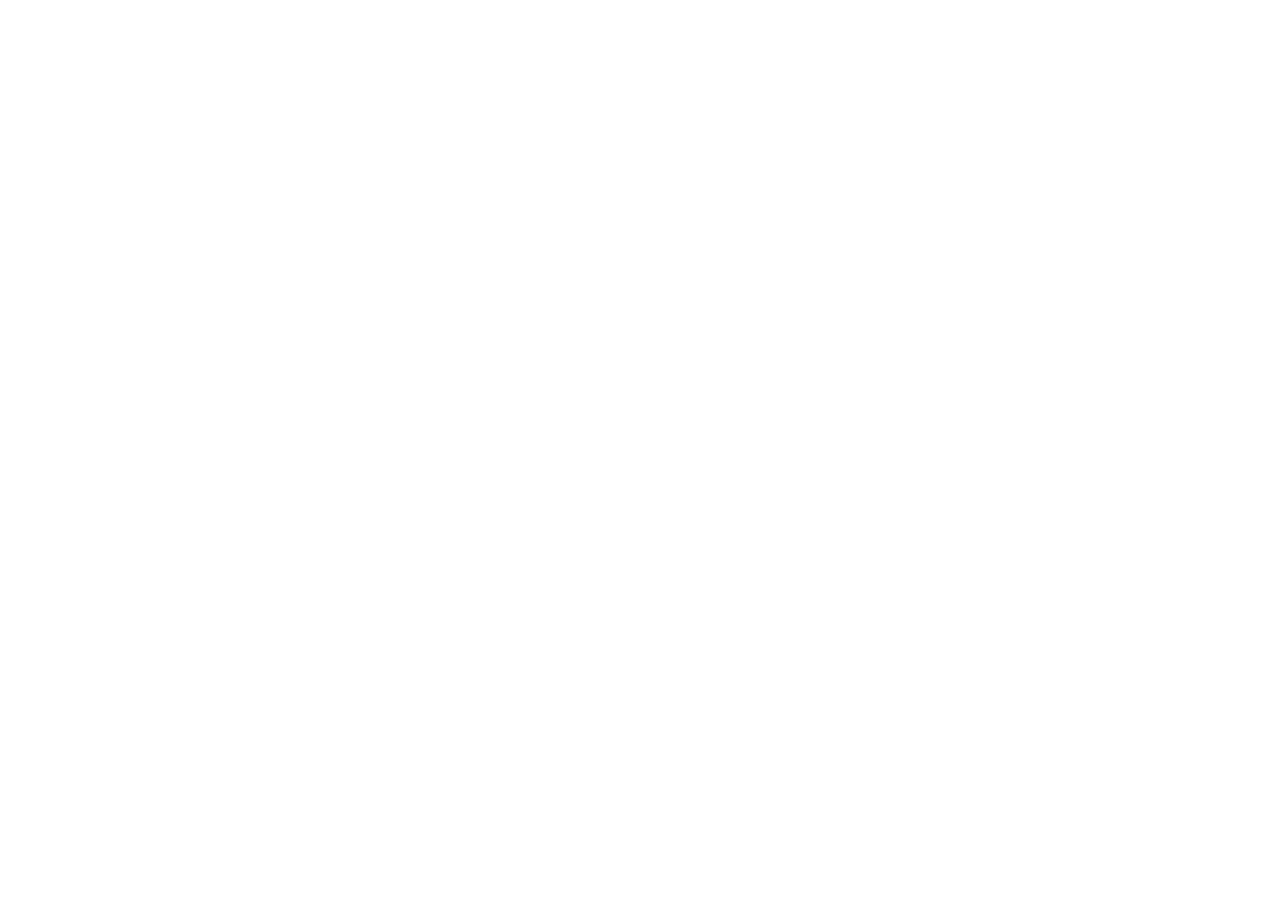
==== index.html @ 7f94564a "Add files via upload" ====
<!doctype html>
<html lang="en">
  <head>
    <meta charset="UTF-8" />
    <meta name="viewport" content="width=device-width, initial-scale=1.0" />
    <title>Percentage Mastery Quiz</title>
    <meta name="description" content="An interactive bilingual percentage examination quiz with dual timers, question palette, and detailed performance review." />
    <meta name="theme-color" content="#0f172a" />
    <meta name="mobile-web-app-capable" content="yes" />
    <meta name="apple-mobile-web-app-capable" content="yes" />
    <meta name="apple-mobile-web-app-status-bar-style" content="black-translucent" />
    <meta name="apple-mobile-web-app-title" content="MathCBT" />
    <link rel="apple-touch-icon" href="./apple-touch-icon.png" />
    <link rel="icon" type="image/png" href="./pwa-192x192.png" />
    <meta property="og:title" content="Percentage Mastery Quiz" />
    <meta property="og:description" content="An interactive bilingual percentage examination quiz with dual timers, question palette, and detailed performance review." />
    <meta property="og:type" content="website" />
    <meta name="twitter:card" content="summary_large_image" />
    <script type="module" crossorigin src="./assets/index-BX7uwpVs.js"></script>
    <link rel="stylesheet" crossorigin href="./assets/index-aCgx-bk2.css">
  </head>
  <body>
    <div id="root"></div>
  </body>
</html>
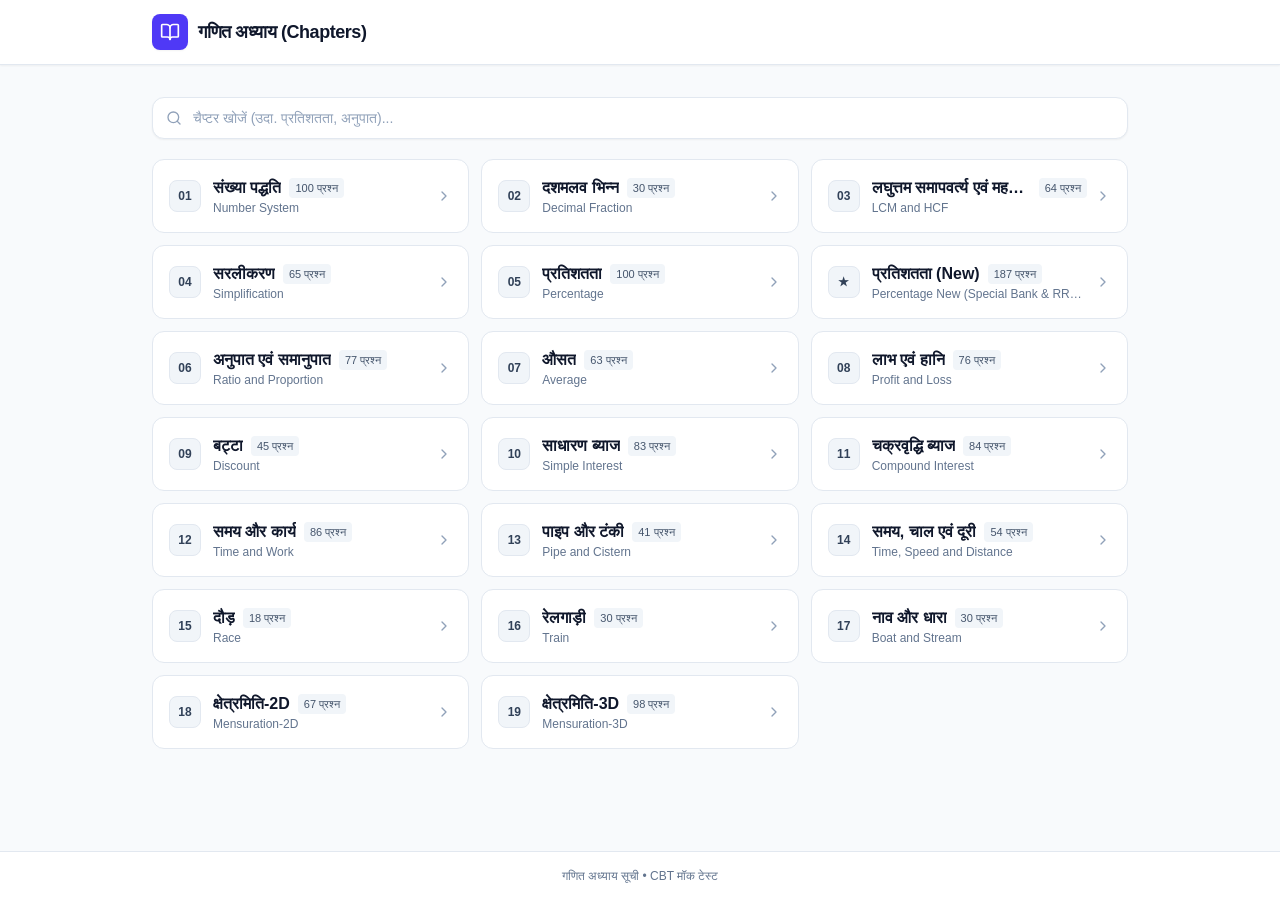
==== commit adedd50d: "Add files via upload" ====
--- a/index.html
+++ b/index.html
@@ -4,7 +4,7 @@
     <meta charset="UTF-8" />
     <meta name="viewport" content="width=device-width, initial-scale=1.0" />
     <title>Percentage Mastery Quiz</title>
-    <meta name="description" content="An interactive bilingual percentage examination quiz with dual timers, question palette, and detailed performance review." />
+    <meta name="description" content="Comprehensive multi-chapter Mathematics CBT exam portal featuring Delhi Police & SSC previous year questions, dual timers, and step-by-step solutions." />
     <meta name="theme-color" content="#0f172a" />
     <meta name="mobile-web-app-capable" content="yes" />
     <meta name="apple-mobile-web-app-capable" content="yes" />
@@ -13,11 +13,11 @@
     <link rel="apple-touch-icon" href="./apple-touch-icon.png" />
     <link rel="icon" type="image/png" href="./pwa-192x192.png" />
     <meta property="og:title" content="Percentage Mastery Quiz" />
-    <meta property="og:description" content="An interactive bilingual percentage examination quiz with dual timers, question palette, and detailed performance review." />
+    <meta property="og:description" content="Comprehensive multi-chapter Mathematics CBT exam portal featuring Delhi Police & SSC previous year questions, dual timers, and step-by-step solutions." />
     <meta property="og:type" content="website" />
     <meta name="twitter:card" content="summary_large_image" />
-    <script type="module" crossorigin src="./assets/index-BX7uwpVs.js"></script>
-    <link rel="stylesheet" crossorigin href="./assets/index-aCgx-bk2.css">
+    <script type="module" crossorigin src="./assets/index-C6swzPX-.js"></script>
+    <link rel="stylesheet" crossorigin href="./assets/index-DJK2KF1Z.css">
   </head>
   <body>
     <div id="root"></div>
--- a/assets/index-DJK2KF1Z.css
+++ b/assets/index-DJK2KF1Z.css
@@ -0,0 +1 @@
+/*! tailwindcss v4.3.3 | MIT License | https://tailwindcss.com */@layer properties{@supports (((-webkit-hyphens:none)) and (not (margin-trim:inline))) or ((-moz-orient:inline) and (not (color:rgb(from red r g b)))){*,:before,:after,::backdrop{--tw-translate-x:0;--tw-translate-y:0;--tw-translate-z:0;--tw-scale-x:1;--tw-scale-y:1;--tw-scale-z:1;--tw-rotate-x:initial;--tw-rotate-y:initial;--tw-rotate-z:initial;--tw-skew-x:initial;--tw-skew-y:initial;--tw-space-y-reverse:0;--tw-divide-y-reverse:0;--tw-border-style:solid;--tw-gradient-position:initial;--tw-gradient-from:#0000;--tw-gradient-via:#0000;--tw-gradient-to:#0000;--tw-gradient-stops:initial;--tw-gradient-via-stops:initial;--tw-gradient-from-position:0%;--tw-gradient-via-position:50%;--tw-gradient-to-position:100%;--tw-leading:initial;--tw-font-weight:initial;--tw-tracking:initial;--tw-shadow:0 0 #0000;--tw-shadow-color:initial;--tw-shadow-alpha:100%;--tw-inset-shadow:0 0 #0000;--tw-inset-shadow-color:initial;--tw-inset-shadow-alpha:100%;--tw-ring-color:initial;--tw-ring-shadow:0 0 #0000;--tw-inset-ring-color:initial;--tw-inset-ring-shadow:0 0 #0000;--tw-ring-inset:initial;--tw-ring-offset-width:0px;--tw-ring-offset-color:#fff;--tw-ring-offset-shadow:0 0 #0000;--tw-outline-style:solid;--tw-backdrop-blur:initial;--tw-backdrop-brightness:initial;--tw-backdrop-contrast:initial;--tw-backdrop-grayscale:initial;--tw-backdrop-hue-rotate:initial;--tw-backdrop-invert:initial;--tw-backdrop-opacity:initial;--tw-backdrop-saturate:initial;--tw-backdrop-sepia:initial;--tw-duration:initial}}}@layer theme{:root,:host{--font-sans:-apple-system, BlinkMacSystemFont, "Segoe UI", Roboto, "Helvetica Neue", "Noto Sans", Arial, sans-serif, "Apple Color Emoji", "Segoe UI Emoji", "Segoe UI Symbol", "Noto Color Emoji";--font-mono:ui-monospace, SFMono-Regular, Menlo, Monaco, Consolas, "Liberation Mono", "Courier New", monospace;--color-amber-50:oklch(98.7% .022 95.277);--color-amber-100:oklch(96.2% .059 95.617);--color-amber-200:oklch(92.4% .12 95.746);--color-amber-300:oklch(87.9% .169 91.605);--color-amber-400:oklch(82.8% .189 84.429);--color-amber-600:oklch(66.6% .179 58.318);--color-amber-800:oklch(47.3% .137 46.201);--color-emerald-50:oklch(97.9% .021 166.113);--color-emerald-100:oklch(95% .052 163.051);--color-emerald-200:oklch(90.5% .093 164.15);--color-emerald-300:oklch(84.5% .143 164.978);--color-emerald-400:oklch(76.5% .177 163.223);--color-emerald-500:oklch(69.6% .17 162.48);--color-emerald-600:oklch(59.6% .145 163.225);--color-emerald-700:oklch(50.8% .118 165.612);--color-emerald-800:oklch(43.2% .095 166.913);--color-emerald-950:oklch(26.2% .051 172.552);--color-sky-300:oklch(82.8% .111 230.318);--color-sky-400:oklch(74.6% .16 232.661);--color-sky-800:oklch(44.3% .11 240.79);--color-sky-950:oklch(29.3% .066 243.157);--color-blue-50:oklch(97% .014 254.604);--color-blue-100:oklch(93.2% .032 255.585);--color-blue-200:oklch(88.2% .059 254.128);--color-blue-300:oklch(80.9% .105 251.813);--color-blue-400:oklch(70.7% .165 254.624);--color-blue-500:oklch(62.3% .214 259.815);--color-blue-600:oklch(54.6% .245 262.881);--color-blue-700:oklch(48.8% .243 264.376);--color-blue-800:oklch(42.4% .199 265.638);--color-blue-950:oklch(28.2% .091 267.935);--color-indigo-50:oklch(96.2% .018 272.314);--color-indigo-100:oklch(93% .034 272.788);--color-indigo-200:oklch(87% .065 274.039);--color-indigo-400:oklch(67.3% .182 276.935);--color-indigo-500:oklch(58.5% .233 277.117);--color-indigo-600:oklch(51.1% .262 276.966);--color-indigo-700:oklch(45.7% .24 277.023);--color-indigo-900:oklch(35.9% .144 278.697);--color-indigo-950:oklch(25.7% .09 281.288);--color-purple-100:oklch(94.6% .033 307.174);--color-purple-300:oklch(82.7% .119 306.383);--color-purple-500:oklch(62.7% .265 303.9);--color-purple-600:oklch(55.8% .288 302.321);--color-purple-700:oklch(49.6% .265 301.924);--color-purple-800:oklch(43.8% .218 303.724);--color-rose-50:oklch(96.9% .015 12.422);--color-rose-100:oklch(94.1% .03 12.58);--color-rose-200:oklch(89.2% .058 10.001);--color-rose-300:oklch(81% .117 11.638);--color-rose-400:oklch(71.2% .194 13.428);--color-rose-500:oklch(64.5% .246 16.439);--color-rose-600:oklch(58.6% .253 17.585);--color-rose-700:oklch(51.4% .222 16.935);--color-rose-800:oklch(45.5% .188 13.697);--color-rose-950:oklch(27.1% .105 12.094);--color-slate-50:oklch(98.4% .003 247.858);--color-slate-100:oklch(96.8% .007 247.896);--color-slate-200:oklch(92.9% .013 255.508);--color-slate-300:oklch(86.9% .022 252.894);--color-slate-400:oklch(70.4% .04 256.788);--color-slate-500:oklch(55.4% .046 257.417);--color-slate-600:oklch(44.6% .043 257.281);--color-slate-700:oklch(37.2% .044 257.287);--color-slate-800:oklch(27.9% .041 260.031);--color-slate-900:oklch(20.8% .042 265.755);--color-white:#fff;--spacing:.25rem;--container-sm:24rem;--container-md:28rem;--container-2xl:42rem;--container-4xl:56rem;--container-5xl:64rem;--container-7xl:80rem;--text-xs:.75rem;--text-xs--line-height:calc(1 / .75);--text-sm:.875rem;--text-sm--line-height:calc(1.25 / .875);--text-base:1rem;--text-base--line-height: 1.5 ;--text-lg:1.125rem;--text-lg--line-height:calc(1.75 / 1.125);--text-xl:1.25rem;--text-xl--line-height:calc(1.75 / 1.25);--text-2xl:1.5rem;--text-2xl--line-height:calc(2 / 1.5);--text-3xl:1.875rem;--text-3xl--line-height: 1.2 ;--font-weight-normal:400;--font-weight-medium:500;--font-weight-semibold:600;--font-weight-bold:700;--font-weight-extrabold:800;--font-weight-black:900;--tracking-tight:-.025em;--leading-tight:1.25;--leading-relaxed:1.625;--radius-xs:.125rem;--radius-md:.375rem;--radius-lg:.5rem;--radius-xl:.75rem;--radius-2xl:1rem;--animate-pulse:pulse 2s cubic-bezier(.4, 0, .6, 1) infinite;--blur-xs:4px;--default-transition-duration:.15s;--default-transition-timing-function:cubic-bezier(.4, 0, .2, 1);--default-font-family:var(--font-sans);--default-mono-font-family:var(--font-mono)}}@layer base{*,:after,:before,::backdrop{box-sizing:border-box;border:0 solid;margin:0;padding:0}::file-selector-button{box-sizing:border-box;border:0 solid;margin:0;padding:0}html,:host{-webkit-text-size-adjust:100%;-moz-tab-size:4;tab-size:4;line-height:1.5;font-family:var(--default-font-family,-apple-system, BlinkMacSystemFont, "Segoe UI", Roboto, "Helvetica Neue", "Noto Sans", Arial, sans-serif, "Apple Color Emoji", "Segoe UI Emoji", "Segoe UI Symbol", "Noto Color Emoji");font-feature-settings:var(--default-font-feature-settings,normal);font-variation-settings:var(--default-font-variation-settings,normal);-webkit-tap-highlight-color:transparent}hr{height:0;color:inherit;border-top-width:1px}abbr:where([title]){-webkit-text-decoration:underline dotted;text-decoration:underline dotted}h1,h2,h3,h4,h5,h6{font-size:inherit;font-weight:inherit}a{color:inherit;-webkit-text-decoration:inherit;text-decoration:inherit}b,strong{font-weight:bolder}code,kbd,samp,pre{font-family:var(--default-mono-font-family,ui-monospace, SFMono-Regular, Menlo, Monaco, Consolas, "Liberation Mono", "Courier New", monospace);font-feature-settings:var(--default-mono-font-feature-settings,normal);font-variation-settings:var(--default-mono-font-variation-settings,normal);font-size:1em}small{font-size:80%}sub,sup{vertical-align:baseline;font-size:75%;line-height:0;position:relative}sub{bottom:-.25em}sup{top:-.5em}table{text-indent:0;border-color:inherit;border-collapse:collapse}:-moz-focusring:where(:not(iframe)){outline:auto}progress{vertical-align:baseline}summary{display:list-item}ol,ul,menu{list-style:none}img,svg,video,canvas,audio,iframe,embed,object{vertical-align:middle;display:block}img,video{max-width:100%;height:auto}button,input,select,optgroup,textarea{font:inherit;font-feature-settings:inherit;font-variation-settings:inherit;letter-spacing:inherit;color:inherit;opacity:1;background-color:#0000;border-radius:0}::file-selector-button{font:inherit;font-feature-settings:inherit;font-variation-settings:inherit;letter-spacing:inherit;color:inherit;opacity:1;background-color:#0000;border-radius:0}:where(select:is([multiple],[size])) optgroup{font-weight:bolder}:where(select:is([multiple],[size])) optgroup option{padding-inline-start:20px}::file-selector-button{margin-inline-end:4px}::placeholder{opacity:1}@supports (not ((-webkit-appearance:-apple-pay-button))) or (contain-intrinsic-size:1px){::placeholder{color:currentColor}@supports (color:color-mix(in lab,red,red)){::placeholder{color:color-mix(in oklab,currentcolor 50%,transparent)}}}textarea{resize:vertical}::-webkit-search-decoration{-webkit-appearance:none}::-webkit-date-and-time-value{min-height:1lh;text-align:inherit}::-webkit-datetime-edit{display:inline-flex}::-webkit-datetime-edit-fields-wrapper{padding:0}::-webkit-datetime-edit{padding-block:0}::-webkit-datetime-edit-year-field{padding-block:0}::-webkit-datetime-edit-month-field{padding-block:0}::-webkit-datetime-edit-day-field{padding-block:0}::-webkit-datetime-edit-hour-field{padding-block:0}::-webkit-datetime-edit-minute-field{padding-block:0}::-webkit-datetime-edit-second-field{padding-block:0}::-webkit-datetime-edit-millisecond-field{padding-block:0}::-webkit-datetime-edit-meridiem-field{padding-block:0}::-webkit-calendar-picker-indicator{line-height:1}:-moz-ui-invalid{box-shadow:none}button,input:where([type=button],[type=reset],[type=submit]){-webkit-appearance:button;-moz-appearance:button;appearance:button}::file-selector-button{-webkit-appearance:button;-moz-appearance:button;appearance:button}::-webkit-inner-spin-button{height:auto}::-webkit-outer-spin-button{height:auto}[hidden]:where(:not([hidden=until-found])){display:none!important}}@layer components;@layer utilities{.pointer-events-none{pointer-events:none}.absolute{position:absolute}.fixed{position:fixed}.relative{position:relative}.sticky{position:sticky}.inset-0{top:0;right:0;bottom:0;left:0}.top-0{top:0}.top-1\/2{top:50%}.left-3\.5{left:calc(var(--spacing) * 3.5)}.z-10{z-index:10}.z-30{z-index:30}.z-40{z-index:40}.z-50{z-index:50}.container{width:100%}@media(min-width:40rem){.container{max-width:40rem}}@media(min-width:48rem){.container{max-width:48rem}}@media(min-width:64rem){.container{max-width:64rem}}@media(min-width:80rem){.container{max-width:80rem}}@media(min-width:96rem){.container{max-width:96rem}}.mx-auto{margin-inline:auto}.mt-0\.5{margin-top:calc(var(--spacing) * .5)}.mt-1{margin-top:var(--spacing)}.mt-2{margin-top:calc(var(--spacing) * 2)}.mt-2\.5{margin-top:calc(var(--spacing) * 2.5)}.mt-4{margin-top:calc(var(--spacing) * 4)}.mt-auto{margin-top:auto}.mb-1{margin-bottom:var(--spacing)}.mb-2{margin-bottom:calc(var(--spacing) * 2)}.mb-3{margin-bottom:calc(var(--spacing) * 3)}.mb-4{margin-bottom:calc(var(--spacing) * 4)}.mb-5{margin-bottom:calc(var(--spacing) * 5)}.mb-6{margin-bottom:calc(var(--spacing) * 6)}.ml-2{margin-left:calc(var(--spacing) * 2)}.block{display:block}.flex{display:flex}.grid{display:grid}.hidden{display:none}.inline-flex{display:inline-flex}.h-3{height:calc(var(--spacing) * 3)}.h-3\.5{height:calc(var(--spacing) * 3.5)}.h-4{height:calc(var(--spacing) * 4)}.h-5{height:calc(var(--spacing) * 5)}.h-6{height:calc(var(--spacing) * 6)}.h-7{height:calc(var(--spacing) * 7)}.h-8{height:calc(var(--spacing) * 8)}.h-9{height:calc(var(--spacing) * 9)}.h-12{height:calc(var(--spacing) * 12)}.h-16{height:calc(var(--spacing) * 16)}.max-h-\[85vh\]{max-height:85vh}.min-h-screen{min-height:100vh}.w-3{width:calc(var(--spacing) * 3)}.w-3\.5{width:calc(var(--spacing) * 3.5)}.w-4{width:calc(var(--spacing) * 4)}.w-5{width:calc(var(--spacing) * 5)}.w-6{width:calc(var(--spacing) * 6)}.w-7{width:calc(var(--spacing) * 7)}.w-8{width:calc(var(--spacing) * 8)}.w-9{width:calc(var(--spacing) * 9)}.w-12{width:calc(var(--spacing) * 12)}.w-24{width:calc(var(--spacing) * 24)}.w-28{width:calc(var(--spacing) * 28)}.w-36{width:calc(var(--spacing) * 36)}.w-full{width:100%}.max-w-2xl{max-width:var(--container-2xl)}.max-w-4xl{max-width:var(--container-4xl)}.max-w-5xl{max-width:var(--container-5xl)}.max-w-7xl{max-width:var(--container-7xl)}.max-w-md{max-width:var(--container-md)}.max-w-sm{max-width:var(--container-sm)}.min-w-0{min-width:0}.min-w-\[280px\]{min-width:280px}.min-w-full{min-width:100%}.flex-1{flex:1}.flex-shrink{flex-shrink:1}.shrink-0{flex-shrink:0}.border-collapse{border-collapse:collapse}.-translate-y-1\/2{--tw-translate-y: -50% ;translate:var(--tw-translate-x) var(--tw-translate-y)}.scale-105{--tw-scale-x:105%;--tw-scale-y:105%;--tw-scale-z:105%;scale:var(--tw-scale-x) var(--tw-scale-y)}.transform{transform:var(--tw-rotate-x,) var(--tw-rotate-y,) var(--tw-rotate-z,) var(--tw-skew-x,) var(--tw-skew-y,)}.animate-pulse{animation:var(--animate-pulse)}.cursor-pointer{cursor:pointer}.grid-cols-1{grid-template-columns:repeat(1,minmax(0,1fr))}.grid-cols-2{grid-template-columns:repeat(2,minmax(0,1fr))}.grid-cols-6{grid-template-columns:repeat(6,minmax(0,1fr))}.flex-col{flex-direction:column}.flex-wrap{flex-wrap:wrap}.items-center{align-items:center}.justify-between{justify-content:space-between}.justify-center{justify-content:center}.justify-end{justify-content:flex-end}.gap-1{gap:var(--spacing)}.gap-1\.5{gap:calc(var(--spacing) * 1.5)}.gap-2{gap:calc(var(--spacing) * 2)}.gap-2\.5{gap:calc(var(--spacing) * 2.5)}.gap-3{gap:calc(var(--spacing) * 3)}.gap-3\.5{gap:calc(var(--spacing) * 3.5)}.gap-4{gap:calc(var(--spacing) * 4)}:where(.space-y-2>:not(:last-child)){--tw-space-y-reverse:0;margin-block-start:calc(calc(var(--spacing) * 2) * var(--tw-space-y-reverse));margin-block-end:calc(calc(var(--spacing) * 2) * calc(1 - var(--tw-space-y-reverse)))}:where(.space-y-3>:not(:last-child)){--tw-space-y-reverse:0;margin-block-start:calc(calc(var(--spacing) * 3) * var(--tw-space-y-reverse));margin-block-end:calc(calc(var(--spacing) * 3) * calc(1 - var(--tw-space-y-reverse)))}:where(.space-y-5>:not(:last-child)){--tw-space-y-reverse:0;margin-block-start:calc(calc(var(--spacing) * 5) * var(--tw-space-y-reverse));margin-block-end:calc(calc(var(--spacing) * 5) * calc(1 - var(--tw-space-y-reverse)))}:where(.space-y-6>:not(:last-child)){--tw-space-y-reverse:0;margin-block-start:calc(calc(var(--spacing) * 6) * var(--tw-space-y-reverse));margin-block-end:calc(calc(var(--spacing) * 6) * calc(1 - var(--tw-space-y-reverse)))}:where(.divide-y>:not(:last-child)){--tw-divide-y-reverse:0;border-bottom-style:var(--tw-border-style);border-top-style:var(--tw-border-style);border-top-width:calc(1px * var(--tw-divide-y-reverse));border-bottom-width:calc(1px * calc(1 - var(--tw-divide-y-reverse)))}:where(.divide-slate-200>:not(:last-child)){border-color:var(--color-slate-200)}.truncate{text-overflow:ellipsis;white-space:nowrap;overflow:hidden}.overflow-hidden{overflow:hidden}.overflow-x-auto{overflow-x:auto}.overflow-y-auto{overflow-y:auto}.rounded{border-radius:.25rem}.rounded-2xl{border-radius:var(--radius-2xl)}.rounded-full{border-radius:3.40282e38px}.rounded-lg{border-radius:var(--radius-lg)}.rounded-md{border-radius:var(--radius-md)}.rounded-xl{border-radius:var(--radius-xl)}.rounded-xs{border-radius:var(--radius-xs)}.border{border-style:var(--tw-border-style);border-width:1px}.border-2{border-style:var(--tw-border-style);border-width:2px}.border-t{border-top-style:var(--tw-border-style);border-top-width:1px}.border-b{border-bottom-style:var(--tw-border-style);border-bottom-width:1px}.border-l-3{border-left-style:var(--tw-border-style);border-left-width:3px}.border-amber-200\/80{border-color:#fee685cc}@supports (color:color-mix(in lab,red,red)){.border-amber-200\/80{border-color:color-mix(in oklab,var(--color-amber-200) 80%,transparent)}}.border-amber-300{border-color:var(--color-amber-300)}.border-blue-200\/80{border-color:#bedbffcc}@supports (color:color-mix(in lab,red,red)){.border-blue-200\/80{border-color:color-mix(in oklab,var(--color-blue-200) 80%,transparent)}}.border-blue-400\/30{border-color:#54a2ff4d}@supports (color:color-mix(in lab,red,red)){.border-blue-400\/30{border-color:color-mix(in oklab,var(--color-blue-400) 30%,transparent)}}.border-blue-500{border-color:var(--color-blue-500)}.border-blue-600{border-color:var(--color-blue-600)}.border-emerald-200{border-color:var(--color-emerald-200)}.border-emerald-300{border-color:var(--color-emerald-300)}.border-emerald-500\/40{border-color:#00bb7f66}@supports (color:color-mix(in lab,red,red)){.border-emerald-500\/40{border-color:color-mix(in oklab,var(--color-emerald-500) 40%,transparent)}}.border-emerald-700{border-color:var(--color-emerald-700)}.border-indigo-700\/60{border-color:#432dd799}@supports (color:color-mix(in lab,red,red)){.border-indigo-700\/60{border-color:color-mix(in oklab,var(--color-indigo-700) 60%,transparent)}}.border-purple-300{border-color:var(--color-purple-300)}.border-purple-600{border-color:var(--color-purple-600)}.border-purple-800{border-color:var(--color-purple-800)}.border-rose-200{border-color:var(--color-rose-200)}.border-rose-300{border-color:var(--color-rose-300)}.border-rose-500\/40{border-color:#ff235766}@supports (color:color-mix(in lab,red,red)){.border-rose-500\/40{border-color:color-mix(in oklab,var(--color-rose-500) 40%,transparent)}}.border-rose-600{border-color:var(--color-rose-600)}.border-sky-800{border-color:var(--color-sky-800)}.border-slate-100{border-color:var(--color-slate-100)}.border-slate-200{border-color:var(--color-slate-200)}.border-slate-300{border-color:var(--color-slate-300)}.border-slate-700{border-color:var(--color-slate-700)}.border-slate-800{border-color:var(--color-slate-800)}.border-white\/10{border-color:#ffffff1a}@supports (color:color-mix(in lab,red,red)){.border-white\/10{border-color:color-mix(in oklab,var(--color-white) 10%,transparent)}}.border-white\/20{border-color:#fff3}@supports (color:color-mix(in lab,red,red)){.border-white\/20{border-color:color-mix(in oklab,var(--color-white) 20%,transparent)}}.bg-amber-50{background-color:var(--color-amber-50)}.bg-amber-100{background-color:var(--color-amber-100)}.bg-blue-50{background-color:var(--color-blue-50)}.bg-blue-50\/90{background-color:#eff6ffe6}@supports (color:color-mix(in lab,red,red)){.bg-blue-50\/90{background-color:color-mix(in oklab,var(--color-blue-50) 90%,transparent)}}.bg-blue-100{background-color:var(--color-blue-100)}.bg-blue-500\/20{background-color:#3080ff33}@supports (color:color-mix(in lab,red,red)){.bg-blue-500\/20{background-color:color-mix(in oklab,var(--color-blue-500) 20%,transparent)}}.bg-blue-600{background-color:var(--color-blue-600)}.bg-emerald-50\/80{background-color:#ecfdf5cc}@supports (color:color-mix(in lab,red,red)){.bg-emerald-50\/80{background-color:color-mix(in oklab,var(--color-emerald-50) 80%,transparent)}}.bg-emerald-100{background-color:var(--color-emerald-100)}.bg-emerald-600{background-color:var(--color-emerald-600)}.bg-emerald-950\/60{background-color:#002c2299}@supports (color:color-mix(in lab,red,red)){.bg-emerald-950\/60{background-color:color-mix(in oklab,var(--color-emerald-950) 60%,transparent)}}.bg-indigo-600{background-color:var(--color-indigo-600)}.bg-indigo-900\/80{background-color:#312c85cc}@supports (color:color-mix(in lab,red,red)){.bg-indigo-900\/80{background-color:color-mix(in oklab,var(--color-indigo-900) 80%,transparent)}}.bg-purple-100{background-color:var(--color-purple-100)}.bg-purple-500{background-color:var(--color-purple-500)}.bg-purple-600{background-color:var(--color-purple-600)}.bg-purple-700{background-color:var(--color-purple-700)}.bg-rose-50{background-color:var(--color-rose-50)}.bg-rose-100{background-color:var(--color-rose-100)}.bg-rose-500{background-color:var(--color-rose-500)}.bg-rose-600{background-color:var(--color-rose-600)}.bg-rose-950\/60{background-color:#4d021899}@supports (color:color-mix(in lab,red,red)){.bg-rose-950\/60{background-color:color-mix(in oklab,var(--color-rose-950) 60%,transparent)}}.bg-rose-950\/80{background-color:#4d0218cc}@supports (color:color-mix(in lab,red,red)){.bg-rose-950\/80{background-color:color-mix(in oklab,var(--color-rose-950) 80%,transparent)}}.bg-sky-950{background-color:var(--color-sky-950)}.bg-slate-50{background-color:var(--color-slate-50)}.bg-slate-50\/80{background-color:#f8fafccc}@supports (color:color-mix(in lab,red,red)){.bg-slate-50\/80{background-color:color-mix(in oklab,var(--color-slate-50) 80%,transparent)}}.bg-slate-100{background-color:var(--color-slate-100)}.bg-slate-700{background-color:var(--color-slate-700)}.bg-slate-800{background-color:var(--color-slate-800)}.bg-slate-800\/80{background-color:#1d293dcc}@supports (color:color-mix(in lab,red,red)){.bg-slate-800\/80{background-color:color-mix(in oklab,var(--color-slate-800) 80%,transparent)}}.bg-slate-900{background-color:var(--color-slate-900)}.bg-slate-900\/60{background-color:#0f172b99}@supports (color:color-mix(in lab,red,red)){.bg-slate-900\/60{background-color:color-mix(in oklab,var(--color-slate-900) 60%,transparent)}}.bg-white{background-color:var(--color-white)}.bg-white\/10{background-color:#ffffff1a}@supports (color:color-mix(in lab,red,red)){.bg-white\/10{background-color:color-mix(in oklab,var(--color-white) 10%,transparent)}}.bg-gradient-to-br{--tw-gradient-position:to bottom right in oklab;background-image:linear-gradient(var(--tw-gradient-stops))}.from-slate-900{--tw-gradient-from:var(--color-slate-900);--tw-gradient-stops:var(--tw-gradient-via-stops,var(--tw-gradient-position), var(--tw-gradient-from) var(--tw-gradient-from-position), var(--tw-gradient-to) var(--tw-gradient-to-position))}.via-blue-950{--tw-gradient-via:var(--color-blue-950);--tw-gradient-via-stops:var(--tw-gradient-position), var(--tw-gradient-from) var(--tw-gradient-from-position), var(--tw-gradient-via) var(--tw-gradient-via-position), var(--tw-gradient-to) var(--tw-gradient-to-position);--tw-gradient-stops:var(--tw-gradient-via-stops)}.to-indigo-950{--tw-gradient-to:var(--color-indigo-950);--tw-gradient-stops:var(--tw-gradient-via-stops,var(--tw-gradient-position), var(--tw-gradient-from) var(--tw-gradient-from-position), var(--tw-gradient-to) var(--tw-gradient-to-position))}.p-0\.5{padding:calc(var(--spacing) * .5)}.p-1{padding:var(--spacing)}.p-2{padding:calc(var(--spacing) * 2)}.p-3{padding:calc(var(--spacing) * 3)}.p-3\.5{padding:calc(var(--spacing) * 3.5)}.p-4{padding:calc(var(--spacing) * 4)}.p-5{padding:calc(var(--spacing) * 5)}.p-6{padding:calc(var(--spacing) * 6)}.px-1\.5{padding-inline:calc(var(--spacing) * 1.5)}.px-2{padding-inline:calc(var(--spacing) * 2)}.px-2\.5{padding-inline:calc(var(--spacing) * 2.5)}.px-3{padding-inline:calc(var(--spacing) * 3)}.px-3\.5{padding-inline:calc(var(--spacing) * 3.5)}.px-4{padding-inline:calc(var(--spacing) * 4)}.px-5{padding-inline:calc(var(--spacing) * 5)}.py-0\.5{padding-block:calc(var(--spacing) * .5)}.py-1{padding-block:var(--spacing)}.py-1\.5{padding-block:calc(var(--spacing) * 1.5)}.py-2{padding-block:calc(var(--spacing) * 2)}.py-2\.5{padding-block:calc(var(--spacing) * 2.5)}.py-3{padding-block:calc(var(--spacing) * 3)}.py-3\.5{padding-block:calc(var(--spacing) * 3.5)}.py-4{padding-block:calc(var(--spacing) * 4)}.py-6{padding-block:calc(var(--spacing) * 6)}.py-12{padding-block:calc(var(--spacing) * 12)}.pt-5{padding-top:calc(var(--spacing) * 5)}.pr-4{padding-right:calc(var(--spacing) * 4)}.pb-3{padding-bottom:calc(var(--spacing) * 3)}.pb-4{padding-bottom:calc(var(--spacing) * 4)}.pl-3{padding-left:calc(var(--spacing) * 3)}.pl-10{padding-left:calc(var(--spacing) * 10)}.text-center{text-align:center}.text-left{text-align:left}.text-right{text-align:right}.font-mono{font-family:var(--font-mono)}.font-sans{font-family:var(--font-sans)}.text-2xl{font-size:var(--text-2xl);line-height:var(--tw-leading,var(--text-2xl--line-height))}.text-base{font-size:var(--text-base);line-height:var(--tw-leading,var(--text-base--line-height))}.text-lg{font-size:var(--text-lg);line-height:var(--tw-leading,var(--text-lg--line-height))}.text-sm{font-size:var(--text-sm);line-height:var(--tw-leading,var(--text-sm--line-height))}.text-xl{font-size:var(--text-xl);line-height:var(--tw-leading,var(--text-xl--line-height))}.text-xs{font-size:var(--text-xs);line-height:var(--tw-leading,var(--text-xs--line-height))}.text-\[10px\]{font-size:10px}.text-\[11px\]{font-size:11px}.leading-none{--tw-leading:1;line-height:1}.leading-relaxed{--tw-leading:var(--leading-relaxed);line-height:var(--leading-relaxed)}.leading-tight{--tw-leading:var(--leading-tight);line-height:var(--leading-tight)}.font-black{--tw-font-weight:var(--font-weight-black);font-weight:var(--font-weight-black)}.font-bold{--tw-font-weight:var(--font-weight-bold);font-weight:var(--font-weight-bold)}.font-extrabold{--tw-font-weight:var(--font-weight-extrabold);font-weight:var(--font-weight-extrabold)}.font-medium{--tw-font-weight:var(--font-weight-medium);font-weight:var(--font-weight-medium)}.font-normal{--tw-font-weight:var(--font-weight-normal);font-weight:var(--font-weight-normal)}.font-semibold{--tw-font-weight:var(--font-weight-semibold);font-weight:var(--font-weight-semibold)}.tracking-tight{--tw-tracking:var(--tracking-tight);letter-spacing:var(--tracking-tight)}.text-amber-300{color:var(--color-amber-300)}.text-amber-400{color:var(--color-amber-400)}.text-amber-600{color:var(--color-amber-600)}.text-amber-800{color:var(--color-amber-800)}.text-blue-300{color:var(--color-blue-300)}.text-blue-600{color:var(--color-blue-600)}.text-blue-700{color:var(--color-blue-700)}.text-blue-950{color:var(--color-blue-950)}.text-emerald-300{color:var(--color-emerald-300)}.text-emerald-400{color:var(--color-emerald-400)}.text-emerald-600{color:var(--color-emerald-600)}.text-emerald-700{color:var(--color-emerald-700)}.text-emerald-800{color:var(--color-emerald-800)}.text-emerald-950{color:var(--color-emerald-950)}.text-indigo-200{color:var(--color-indigo-200)}.text-indigo-400{color:var(--color-indigo-400)}.text-indigo-600{color:var(--color-indigo-600)}.text-purple-600{color:var(--color-purple-600)}.text-purple-700{color:var(--color-purple-700)}.text-purple-800{color:var(--color-purple-800)}.text-rose-300{color:var(--color-rose-300)}.text-rose-400{color:var(--color-rose-400)}.text-rose-600{color:var(--color-rose-600)}.text-rose-700{color:var(--color-rose-700)}.text-rose-800{color:var(--color-rose-800)}.text-sky-300{color:var(--color-sky-300)}.text-sky-400{color:var(--color-sky-400)}.text-slate-200{color:var(--color-slate-200)}.text-slate-300{color:var(--color-slate-300)}.text-slate-400{color:var(--color-slate-400)}.text-slate-500{color:var(--color-slate-500)}.text-slate-600{color:var(--color-slate-600)}.text-slate-700{color:var(--color-slate-700)}.text-slate-800{color:var(--color-slate-800)}.text-slate-900{color:var(--color-slate-900)}.text-white{color:var(--color-white)}.italic{font-style:italic}.underline{text-decoration-line:underline}.antialiased{-webkit-font-smoothing:antialiased;-moz-osx-font-smoothing:grayscale}.placeholder-slate-400::placeholder{color:var(--color-slate-400)}.shadow-2xl{--tw-shadow:0 25px 50px -12px var(--tw-shadow-color,#00000040);box-shadow:var(--tw-inset-shadow),var(--tw-inset-ring-shadow),var(--tw-ring-offset-shadow),var(--tw-ring-shadow),var(--tw-shadow)}.shadow-md{--tw-shadow:0 4px 6px -1px var(--tw-shadow-color,#0000001a), 0 2px 4px -2px var(--tw-shadow-color,#0000001a);box-shadow:var(--tw-inset-shadow),var(--tw-inset-ring-shadow),var(--tw-ring-offset-shadow),var(--tw-ring-shadow),var(--tw-shadow)}.shadow-sm{--tw-shadow:0 1px 3px 0 var(--tw-shadow-color,#0000001a), 0 1px 2px -1px var(--tw-shadow-color,#0000001a);box-shadow:var(--tw-inset-shadow),var(--tw-inset-ring-shadow),var(--tw-ring-offset-shadow),var(--tw-ring-shadow),var(--tw-shadow)}.shadow-xl{--tw-shadow:0 20px 25px -5px var(--tw-shadow-color,#0000001a), 0 8px 10px -6px var(--tw-shadow-color,#0000001a);box-shadow:var(--tw-inset-shadow),var(--tw-inset-ring-shadow),var(--tw-ring-offset-shadow),var(--tw-ring-shadow),var(--tw-shadow)}.shadow-xs{--tw-shadow:0 1px 2px 0 var(--tw-shadow-color,#0000000d);box-shadow:var(--tw-inset-shadow),var(--tw-inset-ring-shadow),var(--tw-ring-offset-shadow),var(--tw-ring-shadow),var(--tw-shadow)}.ring,.ring-1{--tw-ring-shadow:var(--tw-ring-inset,) 0 0 0 calc(1px + var(--tw-ring-offset-width)) var(--tw-ring-color,currentcolor);box-shadow:var(--tw-inset-shadow),var(--tw-inset-ring-shadow),var(--tw-ring-offset-shadow),var(--tw-ring-shadow),var(--tw-shadow)}.ring-2{--tw-ring-shadow:var(--tw-ring-inset,) 0 0 0 calc(2px + var(--tw-ring-offset-width)) var(--tw-ring-color,currentcolor);box-shadow:var(--tw-inset-shadow),var(--tw-inset-ring-shadow),var(--tw-ring-offset-shadow),var(--tw-ring-shadow),var(--tw-shadow)}.ring-blue-600{--tw-ring-color:var(--color-blue-600)}.outline{outline-style:var(--tw-outline-style);outline-width:1px}.backdrop-blur-xs{--tw-backdrop-blur:blur(var(--blur-xs));-webkit-backdrop-filter:var(--tw-backdrop-blur,) var(--tw-backdrop-brightness,) var(--tw-backdrop-contrast,) var(--tw-backdrop-grayscale,) var(--tw-backdrop-hue-rotate,) var(--tw-backdrop-invert,) var(--tw-backdrop-opacity,) var(--tw-backdrop-saturate,) var(--tw-backdrop-sepia,);backdrop-filter:var(--tw-backdrop-blur,) var(--tw-backdrop-brightness,) var(--tw-backdrop-contrast,) var(--tw-backdrop-grayscale,) var(--tw-backdrop-hue-rotate,) var(--tw-backdrop-invert,) var(--tw-backdrop-opacity,) var(--tw-backdrop-saturate,) var(--tw-backdrop-sepia,)}.transition{transition-property:color,background-color,border-color,outline-color,text-decoration-color,fill,stroke,--tw-gradient-from,--tw-gradient-via,--tw-gradient-to,opacity,box-shadow,transform,translate,scale,rotate,filter,-webkit-backdrop-filter,backdrop-filter,display,content-visibility,overlay,pointer-events;transition-timing-function:var(--tw-ease,var(--default-transition-timing-function));transition-duration:var(--tw-duration,var(--default-transition-duration))}.transition-all{transition-property:all;transition-timing-function:var(--tw-ease,var(--default-transition-timing-function));transition-duration:var(--tw-duration,var(--default-transition-duration))}.transition-colors{transition-property:color,background-color,border-color,outline-color,text-decoration-color,fill,stroke,--tw-gradient-from,--tw-gradient-via,--tw-gradient-to;transition-timing-function:var(--tw-ease,var(--default-transition-timing-function));transition-duration:var(--tw-duration,var(--default-transition-duration))}.duration-150{--tw-duration:.15s;transition-duration:.15s}@media(hover:hover){.group-hover\:translate-x-0\.5:is(:where(.group):hover *){--tw-translate-x:calc(var(--spacing) * .5);translate:var(--tw-translate-x) var(--tw-translate-y)}.group-hover\:border-indigo-200:is(:where(.group):hover *){border-color:var(--color-indigo-200)}.group-hover\:bg-indigo-50:is(:where(.group):hover *){background-color:var(--color-indigo-50)}.group-hover\:bg-indigo-100:is(:where(.group):hover *){background-color:var(--color-indigo-100)}.group-hover\:text-indigo-600:is(:where(.group):hover *){color:var(--color-indigo-600)}.group-hover\:text-indigo-700:is(:where(.group):hover *){color:var(--color-indigo-700)}.hover\:border-blue-300:hover{border-color:var(--color-blue-300)}.hover\:border-indigo-500:hover{border-color:var(--color-indigo-500)}.hover\:border-slate-500:hover{border-color:var(--color-slate-500)}.hover\:bg-amber-100:hover{background-color:var(--color-amber-100)}.hover\:bg-blue-700:hover{background-color:var(--color-blue-700)}.hover\:bg-emerald-500:hover{background-color:var(--color-emerald-500)}.hover\:bg-emerald-700:hover{background-color:var(--color-emerald-700)}.hover\:bg-indigo-700:hover{background-color:var(--color-indigo-700)}.hover\:bg-rose-100:hover{background-color:var(--color-rose-100)}.hover\:bg-rose-700:hover{background-color:var(--color-rose-700)}.hover\:bg-slate-50:hover{background-color:var(--color-slate-50)}.hover\:bg-slate-50\/80:hover{background-color:#f8fafccc}@supports (color:color-mix(in lab,red,red)){.hover\:bg-slate-50\/80:hover{background-color:color-mix(in oklab,var(--color-slate-50) 80%,transparent)}}.hover\:bg-slate-100:hover{background-color:var(--color-slate-100)}.hover\:bg-slate-200:hover{background-color:var(--color-slate-200)}.hover\:bg-slate-200\/70:hover{background-color:#e2e8f0b3}@supports (color:color-mix(in lab,red,red)){.hover\:bg-slate-200\/70:hover{background-color:color-mix(in oklab,var(--color-slate-200) 70%,transparent)}}.hover\:bg-slate-700:hover{background-color:var(--color-slate-700)}.hover\:bg-slate-800:hover{background-color:var(--color-slate-800)}.hover\:bg-white\/20:hover{background-color:#fff3}@supports (color:color-mix(in lab,red,red)){.hover\:bg-white\/20:hover{background-color:color-mix(in oklab,var(--color-white) 20%,transparent)}}.hover\:text-blue-800:hover{color:var(--color-blue-800)}.hover\:text-slate-700:hover{color:var(--color-slate-700)}.hover\:text-slate-800:hover{color:var(--color-slate-800)}.hover\:text-slate-900:hover{color:var(--color-slate-900)}.hover\:underline:hover{text-decoration-line:underline}.hover\:shadow-md:hover{--tw-shadow:0 4px 6px -1px var(--tw-shadow-color,#0000001a), 0 2px 4px -2px var(--tw-shadow-color,#0000001a);box-shadow:var(--tw-inset-shadow),var(--tw-inset-ring-shadow),var(--tw-ring-offset-shadow),var(--tw-ring-shadow),var(--tw-shadow)}}.focus\:border-indigo-500:focus{border-color:var(--color-indigo-500)}.focus\:ring-2:focus{--tw-ring-shadow:var(--tw-ring-inset,) 0 0 0 calc(2px + var(--tw-ring-offset-width)) var(--tw-ring-color,currentcolor);box-shadow:var(--tw-inset-shadow),var(--tw-inset-ring-shadow),var(--tw-ring-offset-shadow),var(--tw-ring-shadow),var(--tw-shadow)}.focus\:ring-indigo-500:focus{--tw-ring-color:var(--color-indigo-500)}.focus\:outline-none:focus{--tw-outline-style:none;outline-style:none}.disabled\:pointer-events-none:disabled{pointer-events:none}.disabled\:opacity-40:disabled{opacity:.4}@media(min-width:40rem){.sm\:inline{display:inline}.sm\:inline-block{display:inline-block}.sm\:h-8{height:calc(var(--spacing) * 8)}.sm\:w-8{width:calc(var(--spacing) * 8)}.sm\:grid-cols-2{grid-template-columns:repeat(2,minmax(0,1fr))}.sm\:grid-cols-3{grid-template-columns:repeat(3,minmax(0,1fr))}.sm\:grid-cols-10{grid-template-columns:repeat(10,minmax(0,1fr))}.sm\:gap-3{gap:calc(var(--spacing) * 3)}.sm\:gap-4{gap:calc(var(--spacing) * 4)}.sm\:p-4{padding:calc(var(--spacing) * 4)}.sm\:p-5{padding:calc(var(--spacing) * 5)}.sm\:p-6{padding:calc(var(--spacing) * 6)}.sm\:p-8{padding:calc(var(--spacing) * 8)}.sm\:px-6{padding-inline:calc(var(--spacing) * 6)}.sm\:py-8{padding-block:calc(var(--spacing) * 8)}.sm\:text-2xl{font-size:var(--text-2xl);line-height:var(--tw-leading,var(--text-2xl--line-height))}.sm\:text-3xl{font-size:var(--text-3xl);line-height:var(--tw-leading,var(--text-3xl--line-height))}.sm\:text-base{font-size:var(--text-base);line-height:var(--tw-leading,var(--text-base--line-height))}.sm\:text-lg{font-size:var(--text-lg);line-height:var(--tw-leading,var(--text-lg--line-height))}.sm\:text-sm{font-size:var(--text-sm);line-height:var(--tw-leading,var(--text-sm--line-height))}}@media(min-width:48rem){.md\:grid-cols-12{grid-template-columns:repeat(12,minmax(0,1fr))}}@media(min-width:64rem){.lg\:grid-cols-3{grid-template-columns:repeat(3,minmax(0,1fr))}.lg\:grid-cols-6{grid-template-columns:repeat(6,minmax(0,1fr))}}}@property --tw-translate-x{syntax:"*";inherits:false;initial-value:0}@property --tw-translate-y{syntax:"*";inherits:false;initial-value:0}@property --tw-translate-z{syntax:"*";inherits:false;initial-value:0}@property --tw-scale-x{syntax:"*";inherits:false;initial-value:1}@property --tw-scale-y{syntax:"*";inherits:false;initial-value:1}@property --tw-scale-z{syntax:"*";inherits:false;initial-value:1}@property --tw-rotate-x{syntax:"*";inherits:false}@property --tw-rotate-y{syntax:"*";inherits:false}@property --tw-rotate-z{syntax:"*";inherits:false}@property --tw-skew-x{syntax:"*";inherits:false}@property --tw-skew-y{syntax:"*";inherits:false}@property --tw-space-y-reverse{syntax:"*";inherits:false;initial-value:0}@property --tw-divide-y-reverse{syntax:"*";inherits:false;initial-value:0}@property --tw-border-style{syntax:"*";inherits:false;initial-value:solid}@property --tw-gradient-position{syntax:"*";inherits:false}@property --tw-gradient-from{syntax:"<color>";inherits:false;initial-value:#0000}@property --tw-gradient-via{syntax:"<color>";inherits:false;initial-value:#0000}@property --tw-gradient-to{syntax:"<color>";inherits:false;initial-value:#0000}@property --tw-gradient-stops{syntax:"*";inherits:false}@property --tw-gradient-via-stops{syntax:"*";inherits:false}@property --tw-gradient-from-position{syntax:"<length-percentage>";inherits:false;initial-value:0%}@property --tw-gradient-via-position{syntax:"<length-percentage>";inherits:false;initial-value:50%}@property --tw-gradient-to-position{syntax:"<length-percentage>";inherits:false;initial-value:100%}@property --tw-leading{syntax:"*";inherits:false}@property --tw-font-weight{syntax:"*";inherits:false}@property --tw-tracking{syntax:"*";inherits:false}@property --tw-shadow{syntax:"*";inherits:false;initial-value:0 0 #0000}@property --tw-shadow-color{syntax:"*";inherits:false}@property --tw-shadow-alpha{syntax:"<percentage>";inherits:false;initial-value:100%}@property --tw-inset-shadow{syntax:"*";inherits:false;initial-value:0 0 #0000}@property --tw-inset-shadow-color{syntax:"*";inherits:false}@property --tw-inset-shadow-alpha{syntax:"<percentage>";inherits:false;initial-value:100%}@property --tw-ring-color{syntax:"*";inherits:false}@property --tw-ring-shadow{syntax:"*";inherits:false;initial-value:0 0 #0000}@property --tw-inset-ring-color{syntax:"*";inherits:false}@property --tw-inset-ring-shadow{syntax:"*";inherits:false;initial-value:0 0 #0000}@property --tw-ring-inset{syntax:"*";inherits:false}@property --tw-ring-offset-width{syntax:"<length>";inherits:false;initial-value:0}@property --tw-ring-offset-color{syntax:"*";inherits:false;initial-value:#fff}@property --tw-ring-offset-shadow{syntax:"*";inherits:false;initial-value:0 0 #0000}@property --tw-outline-style{syntax:"*";inherits:false;initial-value:solid}@property --tw-backdrop-blur{syntax:"*";inherits:false}@property --tw-backdrop-brightness{syntax:"*";inherits:false}@property --tw-backdrop-contrast{syntax:"*";inherits:false}@property --tw-backdrop-grayscale{syntax:"*";inherits:false}@property --tw-backdrop-hue-rotate{syntax:"*";inherits:false}@property --tw-backdrop-invert{syntax:"*";inherits:false}@property --tw-backdrop-opacity{syntax:"*";inherits:false}@property --tw-backdrop-saturate{syntax:"*";inherits:false}@property --tw-backdrop-sepia{syntax:"*";inherits:false}@property --tw-duration{syntax:"*";inherits:false}@keyframes pulse{50%{opacity:.5}}
